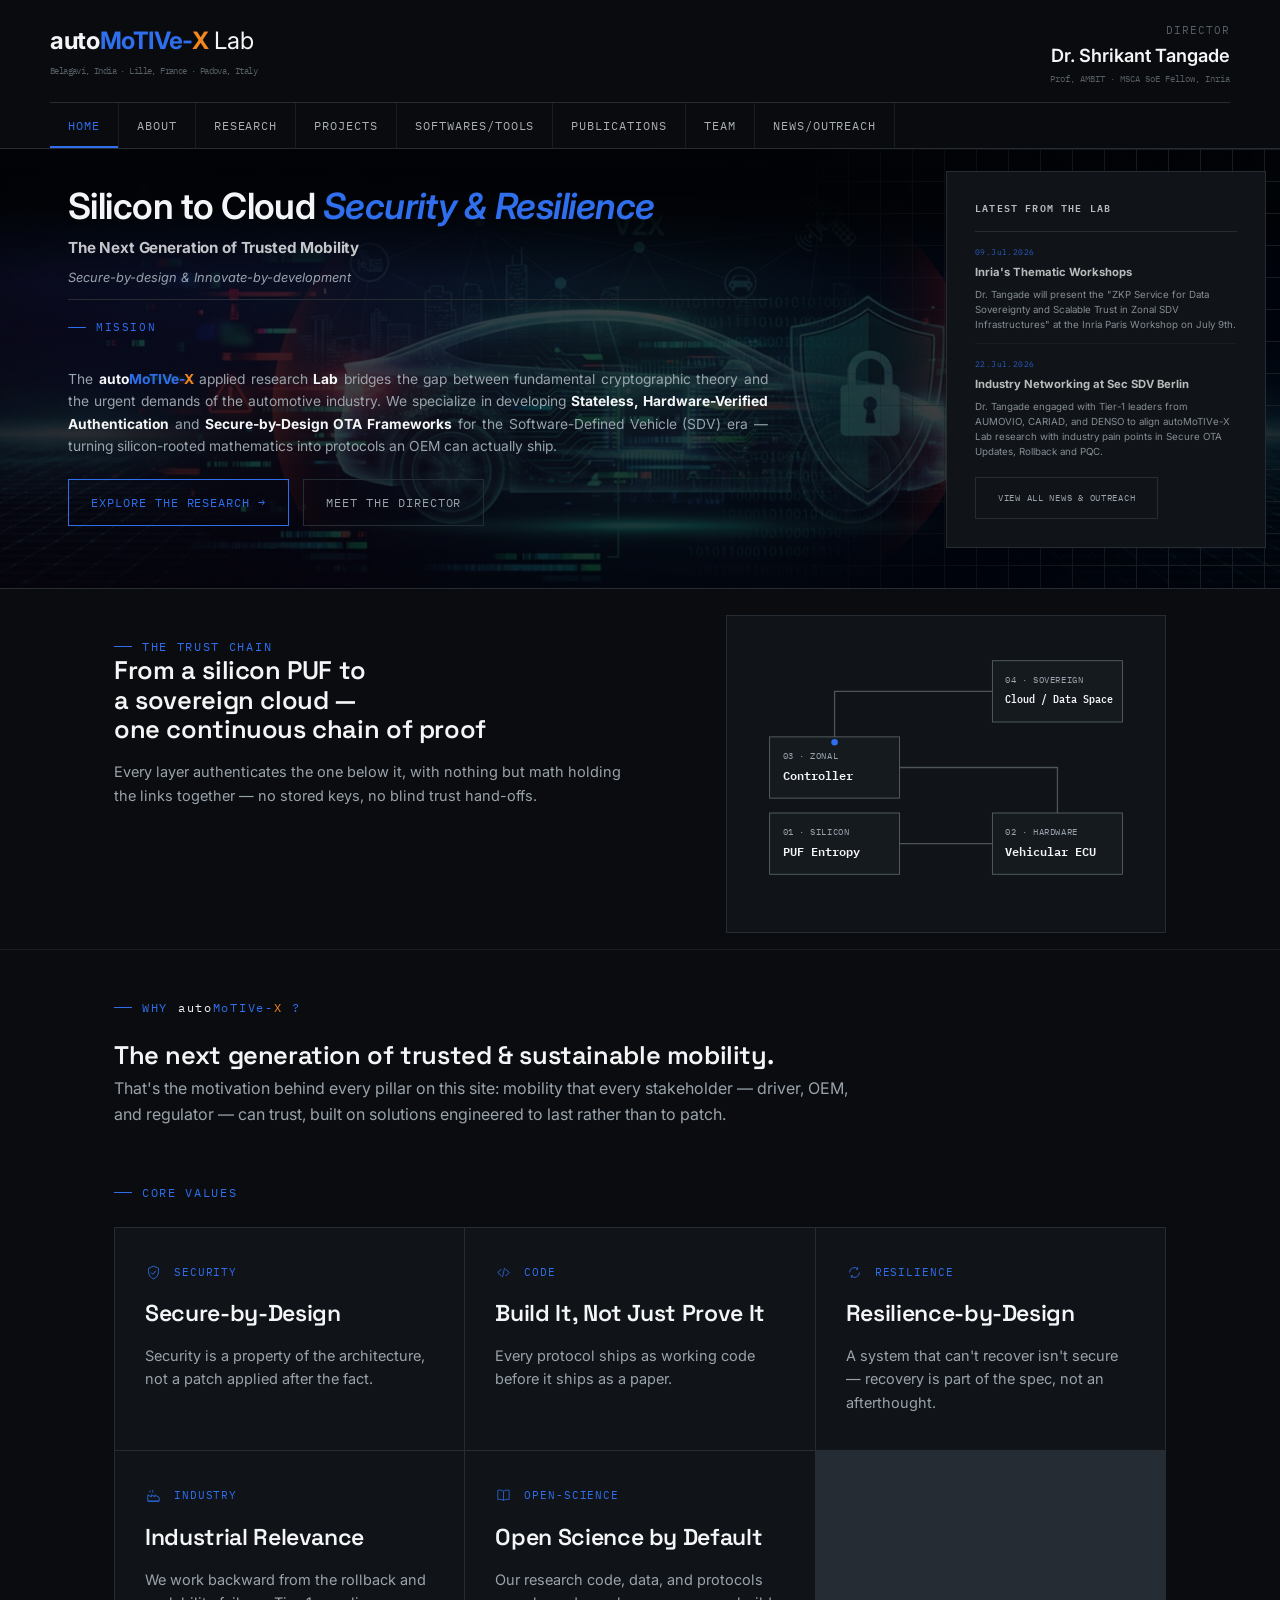
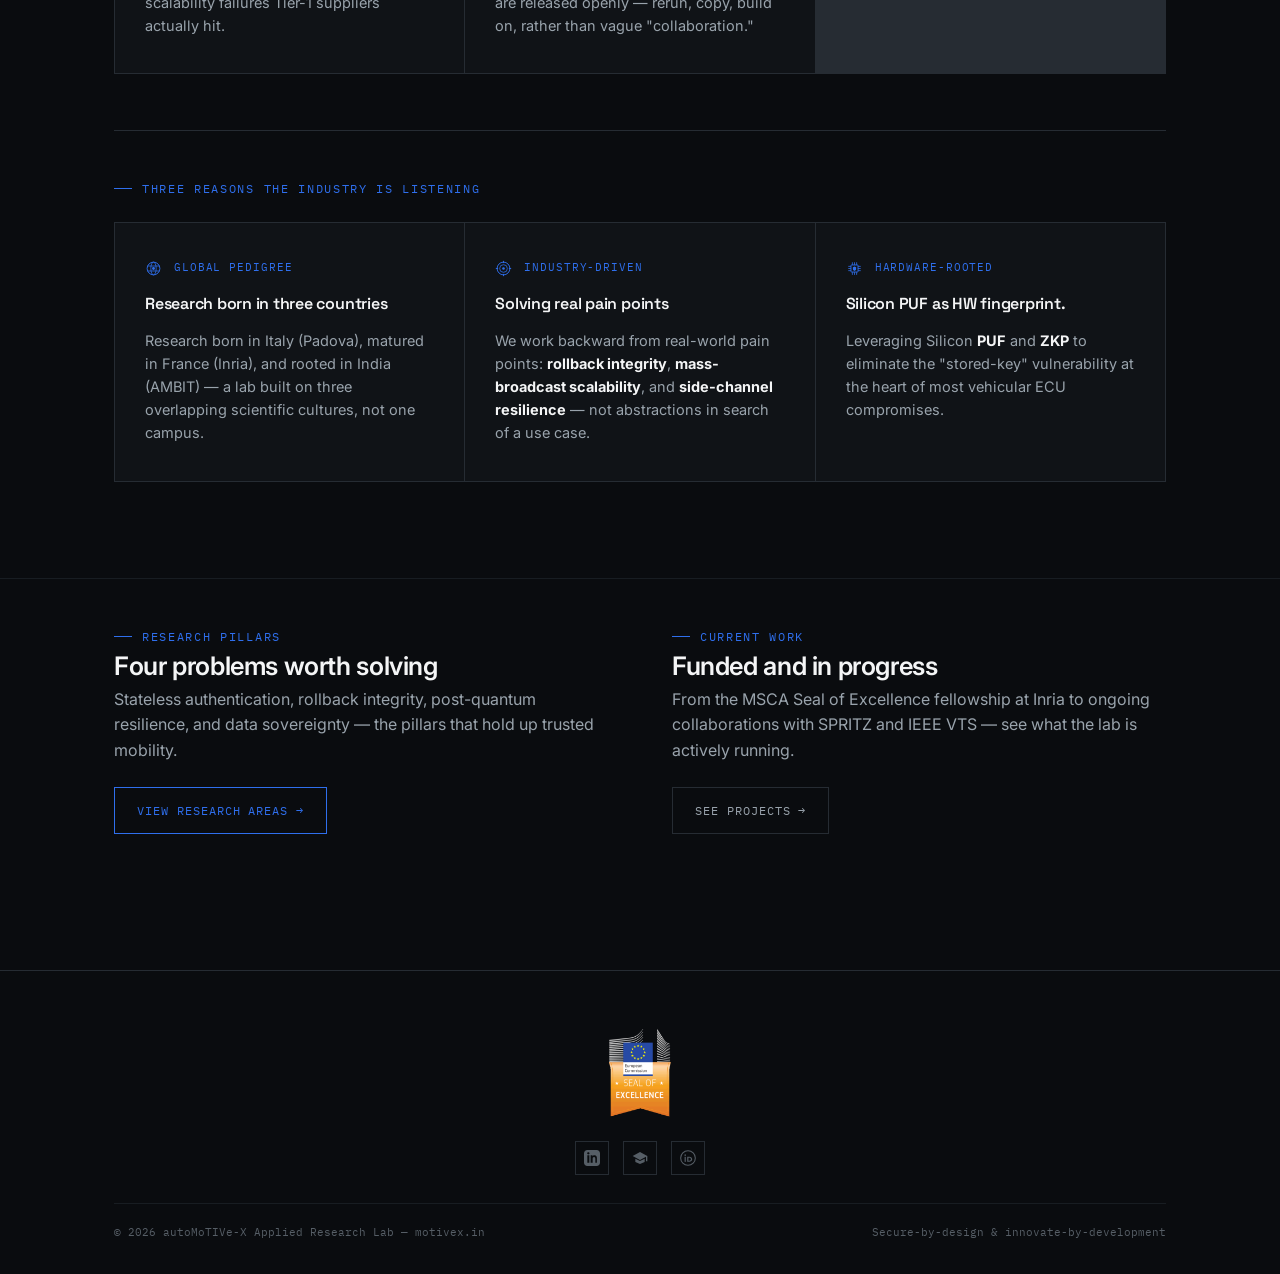
==== index.html @ cc327110 "Add files via upload Initial launch of autoMoTIVe-X Lab portal" ====
<!doctype html>
<html lang="en">
<head>
<meta charset="UTF-8">
<meta name="viewport" content="width=device-width, initial-scale=1.0">
<title>autoMoTIVe-X Lab — Silicon to Cloud Security &amp; Resilience</title>
<meta name="description" content="autoMoTIVe-X Applied Research Lab: Stateless, Hardware-Verified Authentication and Secure-by-Design OTA Frameworks for the Software-Defined Vehicle era. Led by Dr. Shrikant Tangade.">
<link rel="preconnect" href="https://fonts.googleapis.com">
<link rel="preconnect" href="https://fonts.gstatic.com" crossorigin>
<link href="https://fonts.googleapis.com/css2?family=IBM+Plex+Mono:wght@400;500&family=Inter:ital,wght@0,400;0,500;0,600;0,700;1,400&family=Space+Grotesk:wght@500;600;700&display=swap" rel="stylesheet">
<link rel="stylesheet" href="styles.css">
</head>
<body>

<!-- ============ HEADER ============ -->
<header class="site-header">
  <div class="wrap identity-bar">
    <div class="brand">
      <div class="brand-mark"><span class="brand-wordmark">auto<span class="brand-accent">MoTIVe-<span class="brand-x">X</span></span></span> Lab</div>
      <div class="brand-locations"><b>Belagavi, India</b> · <b>Lille, France</b> · <b>Padova, Italy</b></div>
    </div>
    <div class="director-badge">
      <div class="role">Director</div>
      <div class="name">Dr. Shrikant Tangade</div>
      <div class="titles">Prof, AMBIT · MSCA SoE Fellow, Inria</div>
    </div>
  </div>
  <nav class="site-nav wrap" style="padding:0;">
    <ul class="nav-list">
      <li><a href="index.html" class="active">Home</a></li>
      <li><a href="about.html">About</a></li>
      <li><a href="research.html">Research</a></li>
      <li><a href="projects.html">Projects</a></li>
      <li><a href="software-tools.html">Softwares/Tools</a></li>
      <li><a href="publications.html">Publications</a></li>
      <li><a href="team.html">Team</a></li>
      <li><a href="news.html">News/Outreach</a></li>
    </ul>
  </nav>
</header>

<!-- ============ HERO ============ -->
<section class="hero">
  <div class="hero-bg hero-photo"></div>
  <div class="hero-fp" aria-hidden="true"></div>
  <div class="hero-inner hero-inner-fluid">
    <div class="hero-with-sidebar">
      <div class="hero-main">
        <div class="hero-top">
          <h1 class="reveal is-visible">Silicon to Cloud <span class="accent">Security &amp; Resilience</span></h1>
          <div class="hero-tagline reveal is-visible">The Next Generation of Trusted Mobility</div>
          <p class="hero-credo reveal is-visible">Secure-by-design &amp; Innovate-by-development</p>
        </div>

        <div class="hero-mission reveal">
          <div class="section-head">
            <span class="eyebrow">Mission</span>
          </div>
          <p>The <strong style="color:var(--text)">auto<span class="brand-accent">MoTIVe-<span class="brand-x">X</span></span></strong> applied research <strong style="color:var(--text)">Lab</strong> bridges the gap between fundamental cryptographic theory and the urgent demands of the automotive industry. We specialize in developing <strong style="color:var(--text)">Stateless, Hardware-Verified Authentication</strong> and <strong style="color:var(--text)">Secure-by-Design OTA Frameworks</strong> for the Software-Defined Vehicle (SDV) era — turning silicon-rooted mathematics into protocols an OEM can actually ship.</p>
        </div>

        <div class="hero-cta reveal is-visible">
          <a href="research.html" class="btn">Explore the Research →</a>
          <a href="about.html" class="btn ghost">Meet the Director</a>
        </div>
      </div>

      <aside class="sidebar-news reveal">
        <h3 class="sidebar-news-title">Latest from the Lab</h3>

        <div class="news-item">
          <span class="news-date">09.Jul.2026</span>
          <span class="news-title">Inria's Thematic Workshops</span>
          <p>Dr. Tangade will present the "ZKP Service for Data Sovereignty and Scalable Trust in Zonal SDV Infrastructures" at the Inria Paris Workshop on July 9th.</p>
        </div>

        <div class="news-item">
          <span class="news-date">22.Jul.2026</span>
          <span class="news-title">Industry Networking at Sec SDV Berlin</span>
          <p>Dr. Tangade engaged with Tier-1 leaders from AUMOVIO, CARIAD, and DENSO to align autoMoTIVe-X Lab research with industry pain points in Secure OTA Updates, Rollback and PQC.</p>
        </div>

        <a href="news.html" class="btn ghost">View All News &amp; Outreach</a>
      </aside>
    </div>
  </div>
</section>

<!-- ============ THE TRUST CHAIN ============ -->
<section class="section section-tight trust-chain-section">
  <div class="wrap">
    <div class="trust-chain-grid">
      <div>
        <span class="eyebrow">The Trust Chain</span>
        <h2>From a silicon PUF to<br>a sovereign cloud —<br>one continuous chain of proof</h2>
        <p>Every layer authenticates the one below it, with nothing but math holding the links together — no stored keys, no blind trust <span style="white-space:nowrap">hand-offs</span>.</p>
      </div>
      <div class="trust-chain-panel">
        <svg class="chain-svg" viewBox="0 0 420 280" role="img" aria-label="Diagram showing trust flowing from a silicon PUF up through the ECU and zonal controller to the cloud">
          <path class="chain-trace" d="M 90 215 L 330 215 L 330 133 L 90 133 L 90 51 L 330 51"/>
          <rect class="chain-node-box" x="20" y="182" width="140" height="66"/>
          <text x="34" y="206" class="chain-node-label">01 · SILICON</text>
          <text x="34" y="228" class="chain-node-title">PUF Entropy</text>
          <rect class="chain-node-box" x="260" y="182" width="140" height="66"/>
          <text x="274" y="206" class="chain-node-label">02 · HARDWARE</text>
          <text x="274" y="228" class="chain-node-title">Vehicular ECU</text>
          <rect class="chain-node-box" x="20" y="100" width="140" height="66"/>
          <text x="34" y="124" class="chain-node-label">03 · ZONAL</text>
          <text x="34" y="146" class="chain-node-title">Controller</text>
          <rect class="chain-node-box" x="260" y="18" width="140" height="66"/>
          <text x="274" y="42" class="chain-node-label">04 · SOVEREIGN</text>
          <text x="274" y="64" class="chain-node-title" textLength="116" lengthAdjust="spacingAndGlyphs">Cloud / Data Space</text>
          <circle class="chain-pulse" cx="90" cy="215" r="3.5"/>
        </svg>
      </div>
      <div class="chain-mobile">
        <div class="chain-mobile-item">
          <span class="chain-mobile-dot"></span>
          <div>
            <span class="chain-mobile-label">01 · Silicon</span>
            <span class="chain-mobile-title">PUF Entropy</span>
          </div>
        </div>
        <div class="chain-mobile-item">
          <span class="chain-mobile-dot"></span>
          <div>
            <span class="chain-mobile-label">02 · Hardware</span>
            <span class="chain-mobile-title">Vehicular ECU</span>
          </div>
        </div>
        <div class="chain-mobile-item">
          <span class="chain-mobile-dot"></span>
          <div>
            <span class="chain-mobile-label">03 · Zonal</span>
            <span class="chain-mobile-title">Controller</span>
          </div>
        </div>
        <div class="chain-mobile-item">
          <span class="chain-mobile-dot"></span>
          <div>
            <span class="chain-mobile-label">04 · Sovereign</span>
            <span class="chain-mobile-title">Cloud / Data Space</span>
          </div>
        </div>
      </div>
    </div>
  </div>
</section>

<!-- ============ WHY autoMoTIVe-X ============ -->
<section class="section section-tight why-section">
  <div class="wrap">
    <div class="section-head reveal">
      <span class="eyebrow">Why <span class="brand-wordmark" style="color:var(--text); font-weight:400;">auto<span class="brand-accent">MoTIVe-<span class="brand-x">X</span></span></span>?</span>
      <h2 class="nowrap-heading" style="font-size:clamp(18px, 2.4vw, 25.5px);">The next generation of trusted &amp; sustainable mobility.</h2>
      <p>That's the motivation behind every pillar on this site: mobility that every stakeholder — driver, OEM, and regulator — can trust, built on solutions engineered to last rather than to patch.</p>
    </div>

    <div class="eyebrow" style="margin-bottom:24px;">Core Values</div>
    <div class="highlights core-values stagger">
      <div class="highlight reveal">
        <div class="kicker-title">
          <svg class="kicker-icon" viewBox="0 0 24 24" aria-hidden="true">
            <path d="M12 3 L19 6 V11 C19 16 16 19.5 12 21 C8 19.5 5 16 5 11 V6 Z" fill="none" stroke="currentColor" stroke-width="1.2"/>
            <path d="M8.5 12 L11 14.5 L15.5 9.5" stroke="currentColor" stroke-width="1.3" fill="none"/>
          </svg>
          <span class="code">SECURITY</span>
        </div>
        <h3>Secure-by-Design</h3>
        <p>Security is a property of the architecture, not a patch applied after the fact.</p>
      </div>
      <div class="highlight reveal">
        <div class="kicker-title">
          <svg class="kicker-icon" viewBox="0 0 24 24" aria-hidden="true">
            <path d="M9 7 L4 12 L9 17" stroke="currentColor" stroke-width="1.3" fill="none"/>
            <path d="M15 7 L20 12 L15 17" stroke="currentColor" stroke-width="1.3" fill="none"/>
            <path d="M13.5 5.5 L10.5 18.5" stroke="currentColor" stroke-width="1.1" fill="none"/>
          </svg>
          <span class="code">CODE</span>
        </div>
        <h3>Build It, Not Just Prove It</h3>
        <p>Every protocol ships as working code before it ships as a paper.</p>
      </div>
      <div class="highlight reveal">
        <div class="kicker-title">
          <svg class="kicker-icon" viewBox="0 0 24 24" aria-hidden="true">
            <path d="M5 12a7 7 0 0 1 11.5-5.3" stroke="currentColor" stroke-width="1.2" fill="none"/>
            <path d="M19 12a7 7 0 0 1-11.5 5.3" stroke="currentColor" stroke-width="1.2" fill="none"/>
            <path d="M16.2 4.8 L16.7 7.3 L14.2 7.6" stroke="currentColor" stroke-width="1.2" fill="none"/>
            <path d="M7.8 19.2 L7.3 16.7 L9.8 16.4" stroke="currentColor" stroke-width="1.2" fill="none"/>
          </svg>
          <span class="code">RESILIENCE</span>
        </div>
        <h3>Resilience-by-Design</h3>
        <p>A system that can't recover isn't secure — recovery is part of the spec, not an afterthought.</p>
      </div>
      <div class="highlight reveal">
        <div class="kicker-title">
          <svg class="kicker-icon" viewBox="0 0 24 24" aria-hidden="true">
            <path d="M4 20 V11 L9 14 V11 L14 14 V11 L20 15 V20 Z" fill="none" stroke="currentColor" stroke-width="1.2"/>
            <path d="M4 20 H20" stroke="currentColor" stroke-width="1.2"/>
            <path d="M7 8 V5 M11 8 V4" stroke="currentColor" stroke-width="1.1"/>
          </svg>
          <span class="code">INDUSTRY</span>
        </div>
        <h3>Industrial Relevance</h3>
        <p>We work backward from the rollback and scalability failures Tier-1 suppliers actually hit.</p>
      </div>
      <div class="highlight reveal">
        <div class="kicker-title">
          <svg class="kicker-icon" viewBox="0 0 24 24" aria-hidden="true">
            <path d="M12 6 C10 4.6 7 4 4 4.6 V17.6 C7 17 10 17.6 12 19 C14 17.6 17 17 20 17.6 V4.6 C17 4 14 4.6 12 6 Z" fill="none" stroke="currentColor" stroke-width="1.1"/>
            <path d="M12 6 V19" stroke="currentColor" stroke-width="1.1"/>
          </svg>
          <span class="code">OPEN-SCIENCE</span>
        </div>
        <h3>Open Science by Default</h3>
        <p>Our research code, data, and protocols are released openly — rerun, copy, build on, rather than vague "collaboration."</p>
      </div>
    </div>

    <hr class="section-divider">

    <div class="eyebrow" style="margin-bottom:24px;">Three reasons the industry is listening</div>
    <div class="highlights reasons-grid stagger">
      <div class="highlight reveal">
        <div class="kicker-title">
          <svg class="kicker-icon" viewBox="0 0 24 24" aria-hidden="true">
            <circle cx="12" cy="12" r="9" fill="none" stroke="currentColor" stroke-width="1.3"/>
            <ellipse cx="12" cy="12" rx="3.8" ry="9" fill="none" stroke="currentColor" stroke-width="1.1"/>
            <path d="M3.3 8.5 H20.7 M3.3 15.5 H20.7" stroke="currentColor" stroke-width="1.1" fill="none"/>
            <circle cx="12" cy="12" r="2" fill="currentColor"/>
          </svg>
          <span class="code">GLOBAL PEDIGREE</span>
        </div>
        <h3>Research born in three countries</h3>
        <p>Research born in Italy (Padova), matured in France (Inria), and rooted in India (AMBIT) — a lab built on three overlapping scientific cultures, not one campus.</p>
      </div>

      <div class="highlight reveal">
        <div class="kicker-title">
          <svg class="kicker-icon" viewBox="0 0 24 24" aria-hidden="true">
            <circle cx="12" cy="12" r="9" fill="none" stroke="currentColor" stroke-width="1.3"/>
            <circle cx="12" cy="12" r="5.4" fill="none" stroke="currentColor" stroke-width="1.1"/>
            <circle cx="12" cy="12" r="1.8" fill="currentColor"/>
            <path d="M12 1.2 V4.4 M12 19.6 V22.8 M1.2 12 H4.4 M19.6 12 H22.8" stroke="currentColor" stroke-width="1.3"/>
          </svg>
          <span class="code">INDUSTRY-DRIVEN</span>
        </div>
        <h3>Solving real pain points</h3>
        <p>We work backward from real-world pain points: <strong style="color:var(--text)">rollback integrity</strong>, <strong style="color:var(--text)">mass-broadcast scalability</strong>, and <strong style="color:var(--text)">side-channel resilience</strong> — not abstractions in search of a use case.</p>
      </div>

      <div class="highlight reveal">
        <div class="kicker-title">
          <svg class="kicker-icon" viewBox="0 0 24 24" aria-hidden="true">
            <rect x="7" y="7" width="10" height="10" rx="1" fill="none" stroke="currentColor" stroke-width="1.3"/>
            <path d="M9 7 V3.2 M12 7 V3.2 M15 7 V3.2 M9 21 V17.2 M12 21 V17.2 M15 21 V17.2 M7 9 H3.2 M7 12 H3.2 M7 15 H3.2 M17 9 H20.8 M17 12 H20.8 M17 15 H20.8" stroke="currentColor" stroke-width="1.1"/>
            <path d="M12 9.3 L14.3 10.4 V12.7 C14.3 14 13.3 14.9 12 15.4 C10.7 14.9 9.7 14 9.7 12.7 V10.4 Z" fill="currentColor"/>
          </svg>
          <span class="code">HARDWARE-ROOTED</span>
        </div>
        <h3>Silicon PUF as HW fingerprint.</h3>
        <p>Leveraging Silicon <strong style="color:var(--text)">PUF</strong> and <strong style="color:var(--text)">ZKP</strong> to eliminate the "stored-key" vulnerability at the heart of most vehicular ECU compromises.</p>
      </div>
    </div>
  </div>
</section>

<!-- ============ RESEARCH PILLARS & CURRENT WORK ============ -->
<section class="section section-tight">
  <div class="wrap">
    <div class="two-col">
      <div>
        <span class="eyebrow">Research Pillars</span>
        <h2 style="font-size:clamp(18px, 2.4vw, 25.5px);">Four problems worth solving</h2>
        <p>Stateless authentication, rollback integrity, post-quantum resilience, and data sovereignty — the pillars that hold up trusted mobility.</p>
        <a href="research.html" class="btn" style="margin-top:8px;">View research areas →</a>
      </div>
      <div>
        <span class="eyebrow">Current Work</span>
        <h2 style="font-size:clamp(18px, 2.4vw, 25.5px);">Funded and in progress</h2>
        <p>From the MSCA Seal of Excellence fellowship at Inria to ongoing collaborations with SPRITZ and IEEE VTS — see what the lab is actively running.</p>
        <a href="projects.html" class="btn ghost" style="margin-top:8px;">See projects →</a>
      </div>
    </div>
  </div>
</section>

<!-- ============ FOOTER ============ -->
<footer class="site-footer">
  <div class="wrap">
    <div class="footer-badge">
      <img src="MSCA_SoE_IMG2.png" alt="MSCA Seal of Excellence — European Commission">    </div>
    <div class="footer-social">
      <a href="https://www.linkedin.com/in/shrikant-tangade/" target="_blank" rel="noopener" aria-label="LinkedIn">
        <svg viewBox="0 0 24 24" fill="currentColor" aria-hidden="true"><path d="M19 0h-14c-2.76 0-5 2.24-5 5v14c0 2.76 2.24 5 5 5h14c2.76 0 5-2.24 5-5v-14c0-2.76-2.24-5-5-5zm-11 19h-3v-11h3v11zm-1.5-12.28c-.97 0-1.75-.79-1.75-1.75s.78-1.75 1.75-1.75 1.75.79 1.75 1.75-.78 1.75-1.75 1.75zm13.5 12.28h-3v-5.6c0-1.34-.03-3.07-1.87-3.07-1.87 0-2.16 1.46-2.16 2.97v5.7h-3v-11h2.88v1.5h.04c.4-.76 1.38-1.56 2.85-1.56 3.05 0 3.61 2.01 3.61 4.62v6.44z"/></svg>
      </a>
      <a href="https://scholar.google.com/citations?user=oL24HkkAAAAJ&hl=en" target="_blank" rel="noopener" aria-label="Google Scholar">
        <svg viewBox="0 0 24 24" fill="currentColor" aria-hidden="true"><path d="M12 3L1 9l11 6 9-4.91V17h2V9L12 3zM5 13.18v4.7L12 21l7-3.12v-4.7l-7 3.5-7-3.5z"/></svg>
      </a>
      <a href="https://orcid.org/0000-0001-5919-3271" target="_blank" rel="noopener" aria-label="ORCID">
        <svg viewBox="0 0 24 24" fill="currentColor" aria-hidden="true">
          <circle cx="12" cy="12" r="11" fill="none" stroke="currentColor" stroke-width="1.6"/>
          <circle cx="7.8" cy="7.7" r="1.15"/>
          <rect x="6.9" y="10.2" width="1.8" height="7.6"/>
          <path d="M10.8 10.2h3.2c2.5 0 4.3 1.65 4.3 3.8s-1.8 3.8-4.3 3.8h-3.2v-7.6zm1.8 1.6v4.4h1.3c1.5 0 2.5-0.95 2.5-2.2s-1-2.2-2.5-2.2h-1.3z"/>
        </svg>
      </a>
    </div>
    <div class="footer-bottom">
      <span>© 2026 autoMoTIVe-X Applied Research Lab — motivex.in</span>
      <span>Secure-by-design &amp; innovate-by-development</span>
    </div>
  </div>
</footer>

<script src="script.js"></script>
</body>
</html>
---- styles.css ----
/* ============================================================
   autoMoTIVe-X Lab — Design tokens
   Concept: automotive engineering datasheet. Dark, high-contrast,
   single signal-blue accent, precise grotesk type, and blueprint
   grid / crosshair marks standing in for schematic drawings —
   no decorative noise, no editorial serif.
   ============================================================ */

:root{
  /* color */
  --bg: #0A0C0F;
  --bg-panel: #101317;
  --bg-panel-raised: #151A1F;
  --line: #262C33;
  --line-soft: #181D22;
  --accent: #2F6FED;
  --accent-dim: #1E4FAE;
  --accent-glow: rgba(47,111,237,0.16);
  --brand-orange: #F2871F;
  --text: #F4F5F6;
  --text-muted: #99A3AC;
  --text-faint: #565E66;

  /* type */
  --f-display: 'Inter', 'Segoe UI', system-ui, sans-serif;
  --f-mono: 'IBM Plex Mono', 'SFMono-Regular', Menlo, monospace;
  --f-body: 'Inter', 'Segoe UI', system-ui, sans-serif;

  /* layout */
  --maxw: 1180px;
  --gutter: clamp(20px, 5vw, 64px);
  --radius: 2px;
}

*, *::before, *::after{ box-sizing: border-box; }
html{ scroll-behavior: smooth; }
@media (prefers-reduced-motion: reduce){
  html{ scroll-behavior: auto; }
  *{ animation-duration: 0.001ms !important; animation-iteration-count: 1 !important; transition-duration: 0.001ms !important; scroll-behavior: auto !important; }
}

body{
  margin:0;
  background: var(--bg);
  color: var(--text);
  font-family: var(--f-body);
  font-size: 16px;
  line-height: 1.6;
  -webkit-font-smoothing: antialiased;
}

img{ max-width:100%; display:block; }
a{ color: inherit; text-decoration: none; }

::selection{ background: var(--accent); color: var(--text); }

.wrap{
  max-width: var(--maxw);
  margin: 0 auto;
  padding-left: var(--gutter);
  padding-right: var(--gutter);
}

/* ---------- eyebrow / mono labels ---------- */
.eyebrow{
  font-family: var(--f-mono);
  font-size: 12px;
  letter-spacing: 0.14em;
  text-transform: uppercase;
  color: var(--accent);
  display: inline-flex;
  align-items: center;
  gap: 10px;
}
.eyebrow::before{
  content: '';
  width: 18px;
  height: 1px;
  background: var(--accent);
  display: inline-block;
}

.coord{
  font-family: var(--f-mono);
  font-size: 11px;
  color: var(--text-faint);
  letter-spacing: 0.04em;
}

/* ---------- headings ---------- */
h1,h2,h3,h4{
  font-family: var(--f-display);
  font-weight: 600;
  color: var(--text);
  margin: 0;
  letter-spacing: -0.015em;
}
h2{ font-size: clamp(28px, 4vw, 42px); font-weight: 600; }
h2 em, h3 em{ font-style: normal; color: var(--accent); }
h3{ font-size: clamp(19px, 2.4vw, 23px); }

p{ margin: 0 0 1em; color: var(--text-muted); }
p:last-child{ margin-bottom: 0; }

.lede{
  font-family: var(--f-display);
  font-size: clamp(18px, 2vw, 22px);
  color: var(--text);
  line-height: 1.55;
  font-weight: 400;
}

/* ============================================================
   HEADER
   ============================================================ */
.site-header{
  border-bottom: 1px solid var(--line);
  position: sticky;
  top: 0;
  z-index: 50;
  background: rgba(10,12,15,0.92);
  backdrop-filter: blur(10px);
}

.identity-bar{
  display:flex;
  justify-content: space-between;
  align-items: flex-start;
  gap: 24px;
  padding: 22px 0 16px;
  flex-wrap: wrap;
}

.brand{ display:flex; flex-direction:column; gap:4px; }
.brand-mark{
  font-family: var(--f-display);
  font-size: 24px;
  font-weight: 400;
  letter-spacing: -0.015em;
  color: var(--text);
}
.brand-wordmark{ font-weight: 700; text-transform: none; }
.eyebrow-brand{
  font-family: var(--f-display);
  font-weight: 700;
  letter-spacing: -0.015em;
  text-transform: none;
  color: var(--text);
}
/* "autoMoTIVe-X" wordmark styling — shared by header logo and body mentions */
.brand-accent{ color: var(--accent); font-style: normal; }
.brand-x{ color: var(--brand-orange); font-style: normal; }
.brand-locations{
  font-family: var(--f-mono);
  font-size: 8.5px;
  letter-spacing: -0.07em;
  color: var(--text-faint);
  white-space: nowrap;
}
.brand-locations b{ color: inherit; font-weight: inherit; }

.director-badge{
  text-align: right;
  display:flex;
  flex-direction:column;
  gap: 2px;
}
.director-badge .role{
  font-family: var(--f-mono);
  font-size: 10.5px;
  letter-spacing: 0.1em;
  text-transform: uppercase;
  color: var(--text-faint);
}
.director-badge .name{
  font-family: var(--f-display);
  font-weight: 600;
  font-size: 18.2px;
  color: var(--text);
}
.director-badge .titles{
  font-family: var(--f-mono);
  font-size: 8.5px;
  color: var(--text-faint);
}

nav.site-nav{
  border-top: 1px solid var(--line);
}
.nav-list{
  display:flex;
  list-style:none;
  margin:0; padding:0;
  overflow-x:auto;
  scrollbar-width:none;
}
.nav-list::-webkit-scrollbar{ display:none; }
.nav-list a, .nav-list span{
  display:block;
  font-family: var(--f-mono);
  font-size: 12px;
  letter-spacing: 0.08em;
  text-transform: uppercase;
  padding: 13px 18px;
  color: #AAAFB3;
  border-right: 1px solid var(--line-soft);
  white-space: nowrap;
  transition: color .15s ease, background .15s ease;
}
.nav-list li{ flex-shrink:0; }
.nav-list a:hover{ color: var(--text); background: var(--bg-panel); }
.nav-list a.active{
  color: var(--accent);
  box-shadow: inset 0 -2px 0 var(--accent);
}
.nav-list .soon{
  color: var(--line);
  cursor: default;
  position:relative;
}
.nav-list .soon::after{
  content: 'soon';
  font-size: 8px;
  vertical-align: super;
  margin-left: 4px;
  color: var(--text-faint);
}

/* ============================================================
   FOOTER
   ============================================================ */
.site-footer{
  border-top: 1px solid var(--line);
  margin-top: 40px;
  padding: 56px 0 32px;
}
.why-section{ padding-bottom: 16px; }
.two-col{ display:grid; grid-template-columns: 1fr 1fr; gap: 64px; }
@media (max-width: 900px){ .two-col{ grid-template-columns: 1fr; gap: 36px; } }

.footer-badge{
  display:flex;
  flex-direction: column;
  align-items:center;
  justify-content:center;
  gap: 10px;
  margin-bottom: 22px;
}
.footer-badge img{ height: 92px; width: auto; }
.footer-social{
  display:flex;
  justify-content:center;
  gap: 14px;
  margin-bottom: 28px;
}
.footer-social a{
  display:flex;
  align-items:center;
  justify-content:center;
  width: 34px;
  height: 34px;
  border: 1px solid var(--line);
  color: var(--text-faint);
  transition: color .15s ease, border-color .15s ease;
}
.footer-social a:hover{ color: var(--accent); border-color: var(--accent); }
.footer-social svg{ width: 16px; height: 16px; }
.footer-bottom{
  display:flex; justify-content:space-between; align-items:center;
  border-top: 1px solid var(--line-soft);
  padding-top: 20px;
  font-family: var(--f-mono);
  font-size: 11px;
  color: var(--text-faint);
  flex-wrap:wrap;
  gap: 10px;
}

/* ============================================================
   COMPONENTS
   ============================================================ */

/* corner-bracket frame, like a technical drawing/measurement mark */
.frame{
  position: relative;
  border: 1px solid var(--line);
  background: var(--bg-panel);
}
.frame::before, .frame::after{
  content:'';
  position:absolute;
  width: 10px; height: 10px;
  border-color: var(--accent);
  border-style: solid;
}
.frame::before{ top:-1px; left:-1px; border-width: 1.5px 0 0 1.5px; }
.frame::after{ bottom:-1px; right:-1px; border-width: 0 1.5px 1.5px 0; }

/* blueprint grid — thin drafting-paper lines, used behind hero/avatars */
.blueprint{
  background-image:
    linear-gradient(var(--line-soft) 1px, transparent 1px),
    linear-gradient(90deg, var(--line-soft) 1px, transparent 1px);
  background-size: 28px 28px;
}

.btn{
  display:inline-flex;
  align-items:center;
  gap:10px;
  font-family: var(--f-mono);
  font-size: 12px;
  letter-spacing: 0.08em;
  text-transform: uppercase;
  padding: 13px 22px;
  border: 1px solid var(--accent);
  color: var(--accent);
  background: transparent;
  transition: background .15s ease, color .15s ease;
}
.btn:hover{ background: var(--accent); color: var(--text); }
.btn.ghost{ border-color: var(--line); color: var(--text-muted); }
.btn.ghost:hover{ border-color: var(--text-muted); background: transparent; color: var(--text); }

.tag{
  font-family: var(--f-mono);
  font-size: 11px;
  letter-spacing: 0.05em;
  color: var(--text-muted);
  background: var(--bg-panel-raised);
  border: 1px solid var(--line);
  padding: 4px 9px;
  display:inline-block;
}

.kicker-number{
  font-family: var(--f-mono);
  font-size: 13px;
  color: var(--text-faint);
}

/* section rhythm */
.section{ padding: 96px 0; border-bottom: 1px solid var(--line-soft); }
.section:last-of-type{ border-bottom: none; }
.section-tight{ padding-top: 40px; }
.trust-chain-section{ padding-bottom: 16px; }
.section-head{ margin-bottom: 48px; max-width: 760px; }
.section-head .eyebrow{ margin-bottom: 18px; }
.section-head-center{ margin-left: auto; margin-right: auto; margin-bottom: 24px; text-align: center; }
.section-head-center .eyebrow{ justify-content: center; }
.nowrap-heading{ white-space: nowrap; }

/* reveal-on-scroll */
.reveal{ opacity: 0; transform: translateY(18px); transition: opacity .6s ease, transform .6s ease; }
.reveal.is-visible{ opacity: 1; transform: none; }

/* ============================================================
   HOME — hero
   ============================================================ */
.hero{
  position: relative;
  padding: 22px 0 40px;
  overflow: hidden;
  border-bottom: 1px solid var(--line);
}
.hero-bg{
  position:absolute; inset:0;
  background:
    radial-gradient(ellipse 900px 500px at 15% 0%, var(--accent-glow), transparent 60%),
    radial-gradient(ellipse 700px 500px at 100% 30%, rgba(255,255,255,0.05), transparent 60%);
  pointer-events:none;
}
.hero-bg.hero-photo{
  background:
    linear-gradient(to bottom, rgba(10,12,15,0.97) 0%, rgba(10,12,15,0.9) 14%, rgba(10,12,15,0) 30%),
    radial-gradient(ellipse 900px 500px at 15% 0%, var(--accent-glow), transparent 60%),
    radial-gradient(ellipse 120% 90% at 50% 45%, transparent 40%, rgba(10,12,15,0.4) 100%),
    linear-gradient(rgba(10,12,15,0.68), rgba(10,12,15,0.74)),
    url('sdv_img.png') 35% 40% / cover no-repeat;
  filter: saturate(0.95) contrast(1.08) brightness(0.812);
}
.hero-fp{
  position:absolute; top:0; right:0; width: min(560px, 55vw); height: 100%;
  background-image:
    linear-gradient(var(--line-soft) 1px, transparent 1px),
    linear-gradient(90deg, var(--line-soft) 1px, transparent 1px);
  background-size: 32px 32px;
  pointer-events: none;
  mask-image: linear-gradient(to left, black 20%, transparent 90%);
  -webkit-mask-image: linear-gradient(to left, black 20%, transparent 90%);
}

.hero-inner{ position:relative; }
.hero-inner-fluid{
  width: 100%;
  box-sizing: border-box;
  padding-left: max(var(--gutter), calc((100vw - var(--maxw)) / 2 + var(--gutter)));
  padding-right: 14px;
}
.accent{ color: var(--accent); font-style: italic; }

.hero-main{ margin-left: calc(18px - var(--gutter)); }
.hero-with-sidebar{
  display:grid;
  grid-template-columns: 1fr 320px;
  gap: var(--gutter);
  align-items:start;
}
@media (max-width: 900px){
  .hero-with-sidebar{ grid-template-columns: 1fr; }
}

.hero h1{
  font-size: clamp(20.9px, 3.23vw, 36.1px);
  line-height: 1.2;
  margin: 14px 0 8px;
}
.hero h1 .line2{ display:block; color: var(--accent); font-style: normal; }
.hero-tagline{
  font-family: var(--f-display);
  font-size: clamp(12.35px, 1.33vw, 15.2px);
  font-weight: 700;
  letter-spacing: -0.01em;
  color: rgba(244,245,246,0.8);
  margin-bottom: 8px;
}
.hero-credo{
  font-family: var(--f-display);
  font-size: clamp(11.4px, 1vw, 12.8px);
  font-style: italic;
  font-weight: 400;
  color: var(--text-muted);
  margin: 0;
}
.hero-mission{ margin: 10px 0 0; padding-top: 10px; border-top: 1px solid var(--line); max-width: 700px; }
.hero-mission .section-head{ margin-bottom: 14px; }
.hero-mission .eyebrow{ font-size: 11.4px; }
.hero-mission p{ font-size: 13.8px; text-align: justify; }
.hero-cta{ display:flex; justify-content:flex-start; gap: 14px; margin-top: 22px; flex-wrap:wrap; }

/* trust chain */
.trust-chain-grid{
  display:grid;
  grid-template-columns: 1.15fr 1fr;
  gap: 64px;
  align-items:start;
}
@media (max-width: 900px){
  .trust-chain-grid{ grid-template-columns:1fr; gap:36px; }
  .trust-chain-panel{ justify-self:stretch; max-width:none; margin-top:0; }
}
.trust-chain-grid h2{ max-width: 560px; font-size: clamp(18px, 2.4vw, 25.5px); line-height: 1.15; margin-bottom: 16px; }
.trust-chain-grid h2,
.nowrap-heading,
.core-values h3{ font-family: 'Space Grotesk', 'Arial Narrow', sans-serif; }
.trust-chain-grid > div:first-child > p{ max-width: 560px; font-size: 14.5px; }
.trust-chain-panel{
  border: 1px solid var(--line);
  background: var(--bg-panel);
  padding: 28px 24px;
  justify-self: end;
  max-width: 440px;
  width: 100%;
  margin-top: -14px;
}
.chain-svg{ width:100%; height:auto; display:block; }
.chain-svg text{ font-family: var(--f-mono); }
.chain-node-label{ fill: var(--text-muted); font-size: 10px; letter-spacing:.06em; }
.chain-node-title{ fill: var(--text); font-size: 12.5px; font-weight:600; font-family: var(--f-display); }
.chain-trace{ stroke: #4D555C; stroke-width:1.4; fill:none; }
.chain-node-box{ fill: var(--bg-panel-raised); stroke: var(--text-faint); }
.chain-pulse{ fill: var(--accent); }

.chain-mobile{ display:none; }
@media (max-width: 560px){
  /* SVG shrinks below a legible text size at phone widths — swap to a plain stacked list */
  .trust-chain-panel{ display:none; }
  .chain-mobile{
    display:flex;
    flex-direction:column;
    border: 1px solid var(--line);
    background: var(--bg-panel);
  }
  .chain-mobile-item{
    display:grid;
    grid-template-columns: 22px 1fr;
    gap: 12px;
    padding: 16px 18px;
    border-bottom: 1px solid var(--line-soft);
    position:relative;
  }
  .chain-mobile-item:last-child{ border-bottom:none; }
  .chain-mobile-dot{
    width:6px; height:6px; margin-top:6px;
    background: var(--accent);
    justify-self:center;
  }
  .chain-mobile-label{
    display:block;
    font-family: var(--f-mono);
    font-size: 10px;
    letter-spacing:.06em;
    text-transform:uppercase;
    color: var(--text-muted);
    margin-bottom: 3px;
  }
  .chain-mobile-title{
    font-family: var(--f-display);
    font-weight:600;
    font-size: 14.5px;
    color: var(--text);
  }
}

/* highlight cards */
.highlights{
  display:grid;
  grid-template-columns: repeat(3, 1fr);
  gap: 1px;
  background: var(--line);
  border: 1px solid var(--line);
}
@media (max-width: 860px){ .highlights{ grid-template-columns: 1fr; } }
.highlight{
  background: var(--bg-panel);
  padding: 36px 30px;
  position: relative;
  overflow:hidden;
  transition: background-color .15s ease;
}
.highlight:hover{ background: var(--bg-panel-raised); }
.section-divider{ height:1px; background: var(--line); border:none; margin: 56px 0 40px; }
.highlight .kicker-number{ display:block; margin-bottom: 20px; }
.highlight h3{ margin-bottom: 12px; }
.highlight p{ font-size: 14.5px; }
.kicker-title{ display:flex; align-items:center; gap:12px; margin-bottom: 14px; }
.kicker-icon{ width:26px; height:26px; color: var(--accent); flex-shrink:0; }
.highlight .kicker-title .kicker-icon{ width:17px; height:17px; }
.highlight .code{
  font-family: var(--f-mono);
  font-size: 11.2px;
  color: var(--accent);
  letter-spacing: .08em;
}
.highlight h3{ font-family: 'Space Grotesk', 'Arial Narrow', sans-serif; }
.reasons-grid h3{ font-size: clamp(13px, 1.5vw, 16px); }

/* news sidebar */
.sidebar-news{
  background: var(--bg-panel);
  border: 1px solid var(--line);
  padding: 28px;
  display:flex;
  flex-direction:column;
  gap: 14px;
}
.sidebar-news-title{
  font-family: var(--f-mono);
  font-size: 9.75px;
  letter-spacing: 0.12em;
  text-transform: uppercase;
  color: rgba(244,245,246,0.74);
  margin:0;
  padding-bottom: 16px;
  border-bottom: 1px solid var(--line);
}
.news-item{
  display:flex;
  flex-direction:column;
  gap: 6px;
  padding-bottom: 10px;
  border-bottom: 1px solid var(--line-soft);
}
.news-item:last-of-type{ border-bottom:none; padding-bottom:0; }
.news-date{
  font-family: var(--f-mono);
  font-size: 8.25px;
  letter-spacing: 0.05em;
  color: rgba(47,111,237,0.8);
}
.news-title{ font-size: 11.25px; font-weight: 700; color: rgba(244,245,246,0.74); line-height:1.4; }
.news-item p{ font-size: 9.75px; color: rgba(153,163,172,0.85); margin:0; line-height:1.55; }
.sidebar-news .btn{ align-self:flex-start; margin-top:4px; font-size: 9px; }

/* ============================================================
   ABOUT
   ============================================================ */
#director{ padding: 40px 0; }
#director .section-head h2{ font-size: clamp(22px, 3vw, 30px); }
#director .section-head p{ font-size: 14px; line-height: 1.5; }

.pedigree{
  display:grid;
  grid-template-columns: 1fr 1.15fr;
  gap: 64px;
  align-items: start;
}
@media (max-width: 900px){ .pedigree{ grid-template-columns:1fr; gap:36px; } }

.director-card{
  border: 1px solid var(--line);
  background: var(--bg-panel);
  padding: 20px;
  position: sticky;
  top: 130px;
}
@media (max-width: 900px){
  /* single-column layout — a pinned photo card fighting the timeline scroll reads as broken on phones */
  .director-card{ position: static; }
}
.director-card .avatar,
.team-card .avatar{
  width: 100%;
  aspect-ratio: 1;
  border: 1px solid var(--line);
  position:relative;
  overflow:hidden;
  margin-bottom: 22px;
  background:
    linear-gradient(var(--line-soft) 1px, transparent 1px) 0 0/18px 18px,
    linear-gradient(90deg, var(--line-soft) 1px, transparent 1px) 0 0/18px 18px,
    var(--bg-panel-raised);
}
#director .director-card .avatar{ aspect-ratio: auto; height: 200px; margin-bottom: 14px; }
.director-card .avatar::after,
.team-card .avatar::after{
  content:'';
  position:absolute; top:50%; left:50%;
  width: 6px; height: 6px;
  background: var(--accent);
  transform: translate(-50%,-50%);
}
.avatar-photo{ background: var(--bg-panel-raised); }
.avatar-photo::after{ display:none; }
.avatar-photo img{ width:100%; height:100%; object-fit:cover; display:block; }
.director-card .name{ font-family: var(--f-display); font-weight:600; font-size: 21px; margin-bottom: 4px; }
.director-card .titles{ font-family: var(--f-mono); font-size: 11.5px; color: var(--text-faint); line-height:1.7; }
.director-card .divider{ height:1px; background: var(--line); margin: 20px 0; }
#director .director-card .divider{ margin: 14px 0; }

.timeline{ display:flex; flex-direction:column; gap:0; }
.tl-item{
  display:grid;
  grid-template-columns: 30px 1fr;
  gap: 18px;
  padding-bottom: 34px;
  position: relative;
}
.tl-item::before{
  content:'';
  position:absolute;
  left: 9px; top: 22px; bottom:0;
  width: 1px;
  background: var(--line);
}
.tl-item:last-child::before{ display:none; }
.tl-dot{
  width: 12px; height:12px;
  border: 1.5px solid var(--accent);
  background: var(--bg);
  margin-top: 5px;
  transform: rotate(45deg);
}
.tl-item h3{ margin-bottom: 6px; }
.tl-item p{ font-size: 14.5px; }
.tl-item .tl-tag{ margin-top:10px; }
#director .tl-item{ grid-template-columns: 22px 1fr; gap: 14px; padding-bottom: 14px; }
#director .tl-item::before{ left: 6.5px; top: 18px; }
#director .tl-dot{ width: 9px; height: 9px; margin-top: 4px; }
#director .tl-item h3{ font-size: 15.5px; margin-bottom: 3px; }
#director .tl-item p{ font-size: 12.5px; line-height: 1.45; }
#director .tl-item .tl-tag{ margin-top: 5px; }

.philosophy-grid{
  display:grid;
  grid-template-columns: repeat(3,1fr);
  gap: 28px;
}
@media (max-width: 860px){ .philosophy-grid{ grid-template-columns:1fr; } }
.phil-card{ padding: 26px 0 0; border-top: 1px solid var(--line); }
.phil-card h3{ margin-bottom: 10px; }
.phil-card p{ font-size:14.5px; }

.network-strip{
  display:flex;
  gap: 0;
  border: 1px solid var(--line);
  flex-wrap: wrap;
}
.network-item{
  flex: 1 1 220px;
  padding: 26px 24px;
  border-right: 1px solid var(--line);
}
.network-item:last-child{ border-right:none; }
.network-item .eyebrow{ margin-bottom:10px; font-size:10.5px; }
.network-item p{ font-size: 14px; }

.team-grid{
  display:grid;
  grid-template-columns: repeat(auto-fit, minmax(180px,1fr));
  gap: 28px;
}
.team-card{ border: 1px solid var(--line); background: var(--bg-panel); padding: 22px; }
.team-card .avatar{
  width: 64px;
  height: 64px;
  margin-bottom: 16px;
}
.team-card .avatar::after{ width:4px; height:4px; }
.team-card .name{ font-family: var(--f-display); font-weight:600; font-size: 16px; margin-bottom: 4px; }
.team-card .titles{ font-family: var(--f-mono); font-size: 11px; color: var(--text-faint); line-height:1.6; }

/* ============================================================
   RESEARCH AREAS
   ============================================================ */
.pillars{ display:flex; flex-direction:column; gap: 1px; background: var(--line); border:1px solid var(--line); }
.pillar{
  background: var(--bg);
  display:grid;
  grid-template-columns: 260px 1fr;
  gap: 40px;
  padding: 48px 40px;
  position: relative;
  overflow:hidden;
}
@media (max-width: 880px){ .pillar{ grid-template-columns: 1fr; gap: 22px; padding: 36px 24px; } }

.pillar-id{
  display:flex; flex-direction:column; gap:16px;
}
.pillar-num{
  font-family: var(--f-mono);
  font-style: normal;
  font-weight: 500;
  font-size: 40px;
  color: var(--text-faint);
  line-height:1;
}
.pillar-fp{
  width: 100%;
  aspect-ratio: 1;
  max-width: 160px;
  border: 1px solid var(--line);
  background:
    linear-gradient(var(--line) 1px, transparent 1px) center/100% 1px no-repeat,
    linear-gradient(90deg, var(--line) 1px, transparent 1px) center/1px 100% no-repeat,
    var(--bg-panel);
  position: relative;
}
.pillar-fp::after{
  content:'';
  position:absolute; top:50%; left:50%;
  width: 8px; height: 8px;
  background: var(--accent);
  transform: translate(-50%,-50%);
}

.pillar-body h3{ font-size: clamp(20px,2.6vw,26px); margin-bottom: 22px; }
.pillar-block{ margin-bottom: 18px; }
.pillar-block .label{
  font-family: var(--f-mono);
  font-size: 10.5px;
  letter-spacing: 0.1em;
  text-transform: uppercase;
  display:block;
  margin-bottom: 8px;
}
.pillar-block.problem .label{ color: var(--text-faint); }
.pillar-block.solution .label{ color: var(--accent); }
.pillar-block p{ font-size: 15px; }
.pillar-keywords{ display:flex; gap:8px; flex-wrap:wrap; margin-top: 18px; }

.pillar-note{
  font-family: var(--f-mono);
  font-size: 11.5px;
  color: var(--text-faint);
  border-top: 1px solid var(--line-soft);
  padding-top: 20px;
  margin-top: 8px;
}

/* ============================================================
   SHARED CONTENT COMPONENTS (Projects, Software, Publications, Team, News)
   ============================================================ */
.card{
  border: 1px solid var(--line);
  background: var(--bg-panel);
  padding: 28px 24px;
}
.card .code{
  font-family: var(--f-mono);
  font-size: 11.2px;
  color: var(--accent);
  letter-spacing: .08em;
  display: block;
  margin-bottom: 12px;
}
.card h3{ margin-bottom: 10px; }
.card p{ font-size: 14.5px; }
.card-grid-2{ display:grid; grid-template-columns: repeat(2,1fr); gap: 24px; }
.card-grid-3{ display:grid; grid-template-columns: repeat(3,1fr); gap: 24px; }
@media (max-width: 860px){
  .card-grid-2{ grid-template-columns: 1fr; }
  .card-grid-3{ grid-template-columns: 1fr; }
}

.pill{
  font-family: var(--f-mono);
  font-size: 10.5px;
  letter-spacing: .04em;
  padding: 4px 11px;
  border: 1px solid var(--line);
  border-radius: 20px;
  color: var(--text-faint);
  display: inline-block;
  margin: 0 8px 8px 0;
}
.pill.active{ color: var(--accent); border-color: var(--accent-dim); }
.pill.planned{ color: var(--text-faint); border-style: dashed; }

.card-head{
  display:flex;
  justify-content: space-between;
  align-items: flex-start;
  flex-wrap: wrap;
  gap: 14px;
  margin-bottom: 6px;
}
.card-head h3{ margin-bottom: 0; }

.spec{ margin-top: 16px; border-top: 1px solid var(--line-soft); }
.spec-row{
  display:flex;
  justify-content: space-between;
  gap: 16px;
  padding: 10px 0;
  border-bottom: 1px solid var(--line-soft);
  font-size: 13px;
}
.spec-row .k{ color: var(--text-faint); font-family: var(--f-mono); font-size: 11.5px; letter-spacing: .04em; }
.spec-row .v{ color: var(--text); text-align: right; }

.data-table{ width:100%; border-collapse: collapse; font-size: 14px; }
.data-table th{
  text-align: left;
  font-family: var(--f-mono);
  font-size: 10.5px;
  letter-spacing: .08em;
  text-transform: uppercase;
  color: var(--text-faint);
  padding: 0 12px 12px 0;
  border-bottom: 1px solid var(--line);
}
.data-table td{
  padding: 14px 12px 14px 0;
  border-bottom: 1px solid var(--line-soft);
  color: var(--text-muted);
  vertical-align: top;
}
.data-table tr:hover td{ background: var(--bg-panel); }

.empty-state{
  border: 1px dashed var(--line);
  padding: 28px 24px;
  color: var(--text-faint);
  font-size: 13.5px;
}
.empty-state strong{
  display:block;
  color: var(--text-muted);
  font-family: var(--f-display);
  font-weight: 600;
  margin-bottom: 6px;
}

/* mobile nav toggle (hidden desktop) */
.nav-toggle{ display:none; }
@media (max-width: 560px){
  .identity-bar{ padding-bottom: 12px; }
  .director-badge{ text-align:left; }
  .hero h1{ font-size: clamp(20px, 6.5vw, 28px); }
  .nowrap-heading{ white-space: normal; }
}
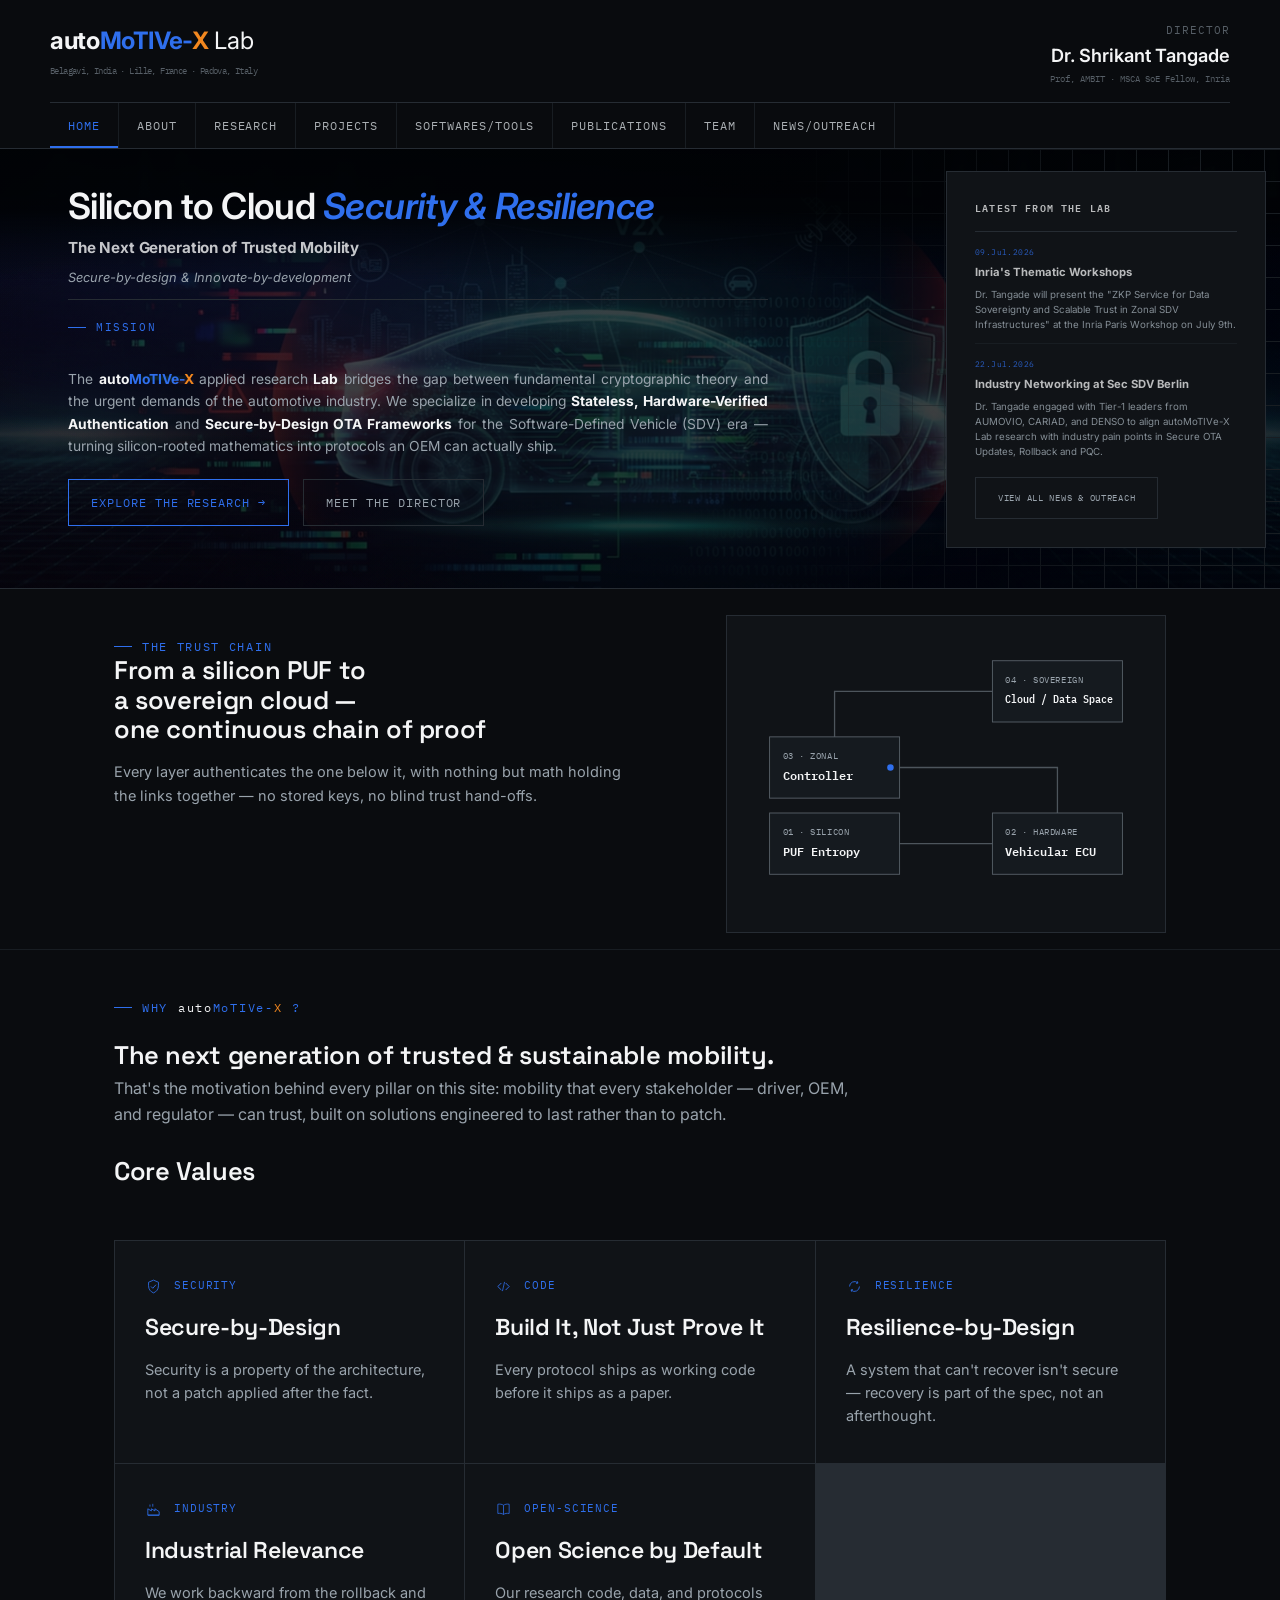
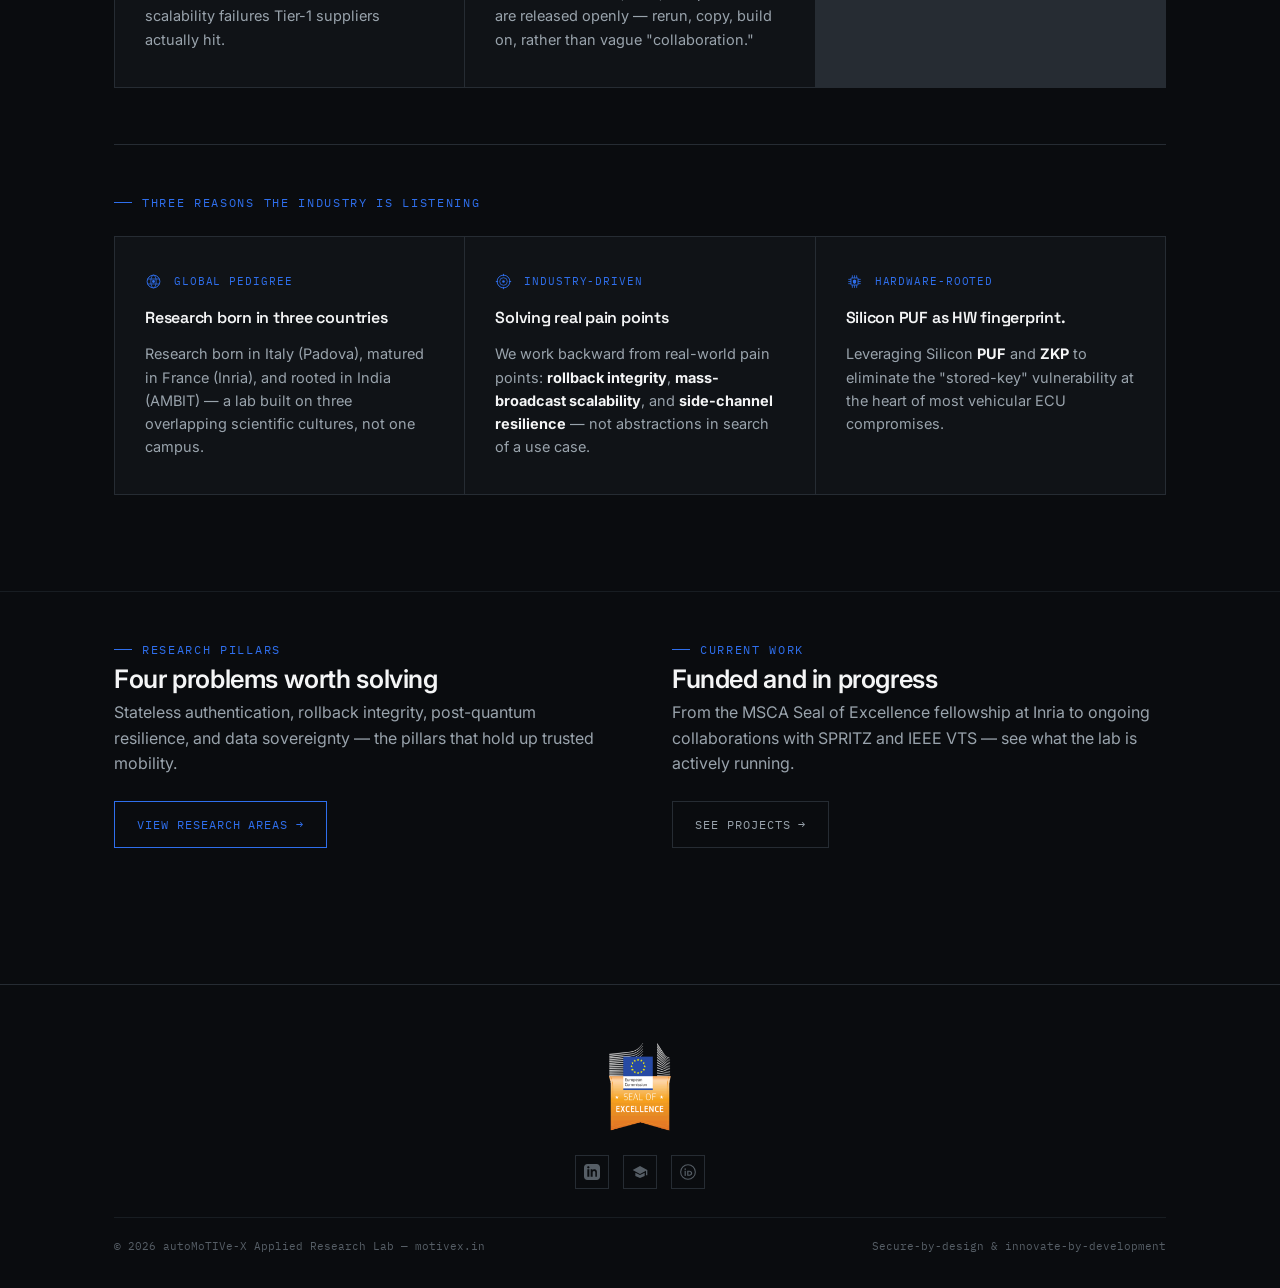
==== commit f74a8cca: "Official Launch Update: Scientific Advisory Board Updated bios for Dr. Loscrì and Prof. Conti; final" ====
--- a/index.html
+++ b/index.html
@@ -154,9 +154,9 @@
       <span class="eyebrow">Why <span class="brand-wordmark" style="color:var(--text); font-weight:400;">auto<span class="brand-accent">MoTIVe-<span class="brand-x">X</span></span></span>?</span>
       <h2 class="nowrap-heading" style="font-size:clamp(18px, 2.4vw, 25.5px);">The next generation of trusted &amp; sustainable mobility.</h2>
       <p>That's the motivation behind every pillar on this site: mobility that every stakeholder — driver, OEM, and regulator — can trust, built on solutions engineered to last rather than to patch.</p>
-    </div>
-
-    <div class="eyebrow" style="margin-bottom:24px;">Core Values</div>
+      <h3 class="nowrap-heading" style="font-size:clamp(18px, 2.4vw, 25.5px); margin-top:24px;">Core Values</h3>
+    </div>
+
     <div class="highlights core-values stagger">
       <div class="highlight reveal">
         <div class="kicker-title">
--- a/styles.css
+++ b/styles.css
@@ -591,7 +591,7 @@
 
 .pedigree{
   display:grid;
-  grid-template-columns: 1fr 1.15fr;
+  grid-template-columns: 260px 1fr;
   gap: 64px;
   align-items: start;
 }
@@ -621,7 +621,7 @@
     linear-gradient(90deg, var(--line-soft) 1px, transparent 1px) 0 0/18px 18px,
     var(--bg-panel-raised);
 }
-#director .director-card .avatar{ aspect-ratio: auto; height: 200px; margin-bottom: 14px; }
+#director .director-card .avatar{ width: 210px; max-width: 100%; margin: 0 0 14px; }
 .director-card .avatar::after,
 .team-card .avatar::after{
   content:'';
@@ -696,6 +696,34 @@
 .network-item .eyebrow{ margin-bottom:10px; font-size:10.5px; }
 .network-item p{ font-size: 14px; }
 
+.team-card.team-card-row{
+  display: flex;
+  align-items: flex-start;
+  gap: 24px;
+}
+.team-card.team-card-row .avatar{ margin-bottom: 0; flex: 0 0 auto; }
+.team-card-row .profile-body{ flex: 1 1 auto; min-width: 0; }
+.team-card-row .desc{
+  font-size: 12.5px;
+  line-height: 1.65;
+  color: var(--text-muted);
+  margin-top: 10px;
+}
+@media (max-width: 600px){
+  .team-card.team-card-row{ flex-direction: column; }
+}
+
+.profile-social{ display:flex; gap: 8px; margin-top: 12px; }
+.profile-social a{
+  display:flex; align-items:center; justify-content:center;
+  width: 28px; height: 28px;
+  border: 1px solid var(--line);
+  color: var(--text-faint);
+  transition: color .15s ease, border-color .15s ease;
+}
+.profile-social a:hover{ color: var(--accent); border-color: var(--accent); }
+.profile-social svg{ width: 13px; height: 13px; }
+
 .team-grid{
   display:grid;
   grid-template-columns: repeat(auto-fit, minmax(180px,1fr));
@@ -708,6 +736,10 @@
   margin-bottom: 16px;
 }
 .team-card .avatar::after{ width:4px; height:4px; }
+.team-card .avatar.avatar-lg{ width: 118px; height: 118px; margin-bottom: 18px; }
+.team-card .avatar.avatar-lg::after{ width:6px; height:6px; }
+.team-card .avatar.avatar-xl{ width: 168px; height: 168px; margin-bottom: 20px; }
+.team-card .avatar.avatar-xl::after{ width:6px; height:6px; }
 .team-card .name{ font-family: var(--f-display); font-weight:600; font-size: 16px; margin-bottom: 4px; }
 .team-card .titles{ font-family: var(--f-mono); font-size: 11px; color: var(--text-faint); line-height:1.6; }
 
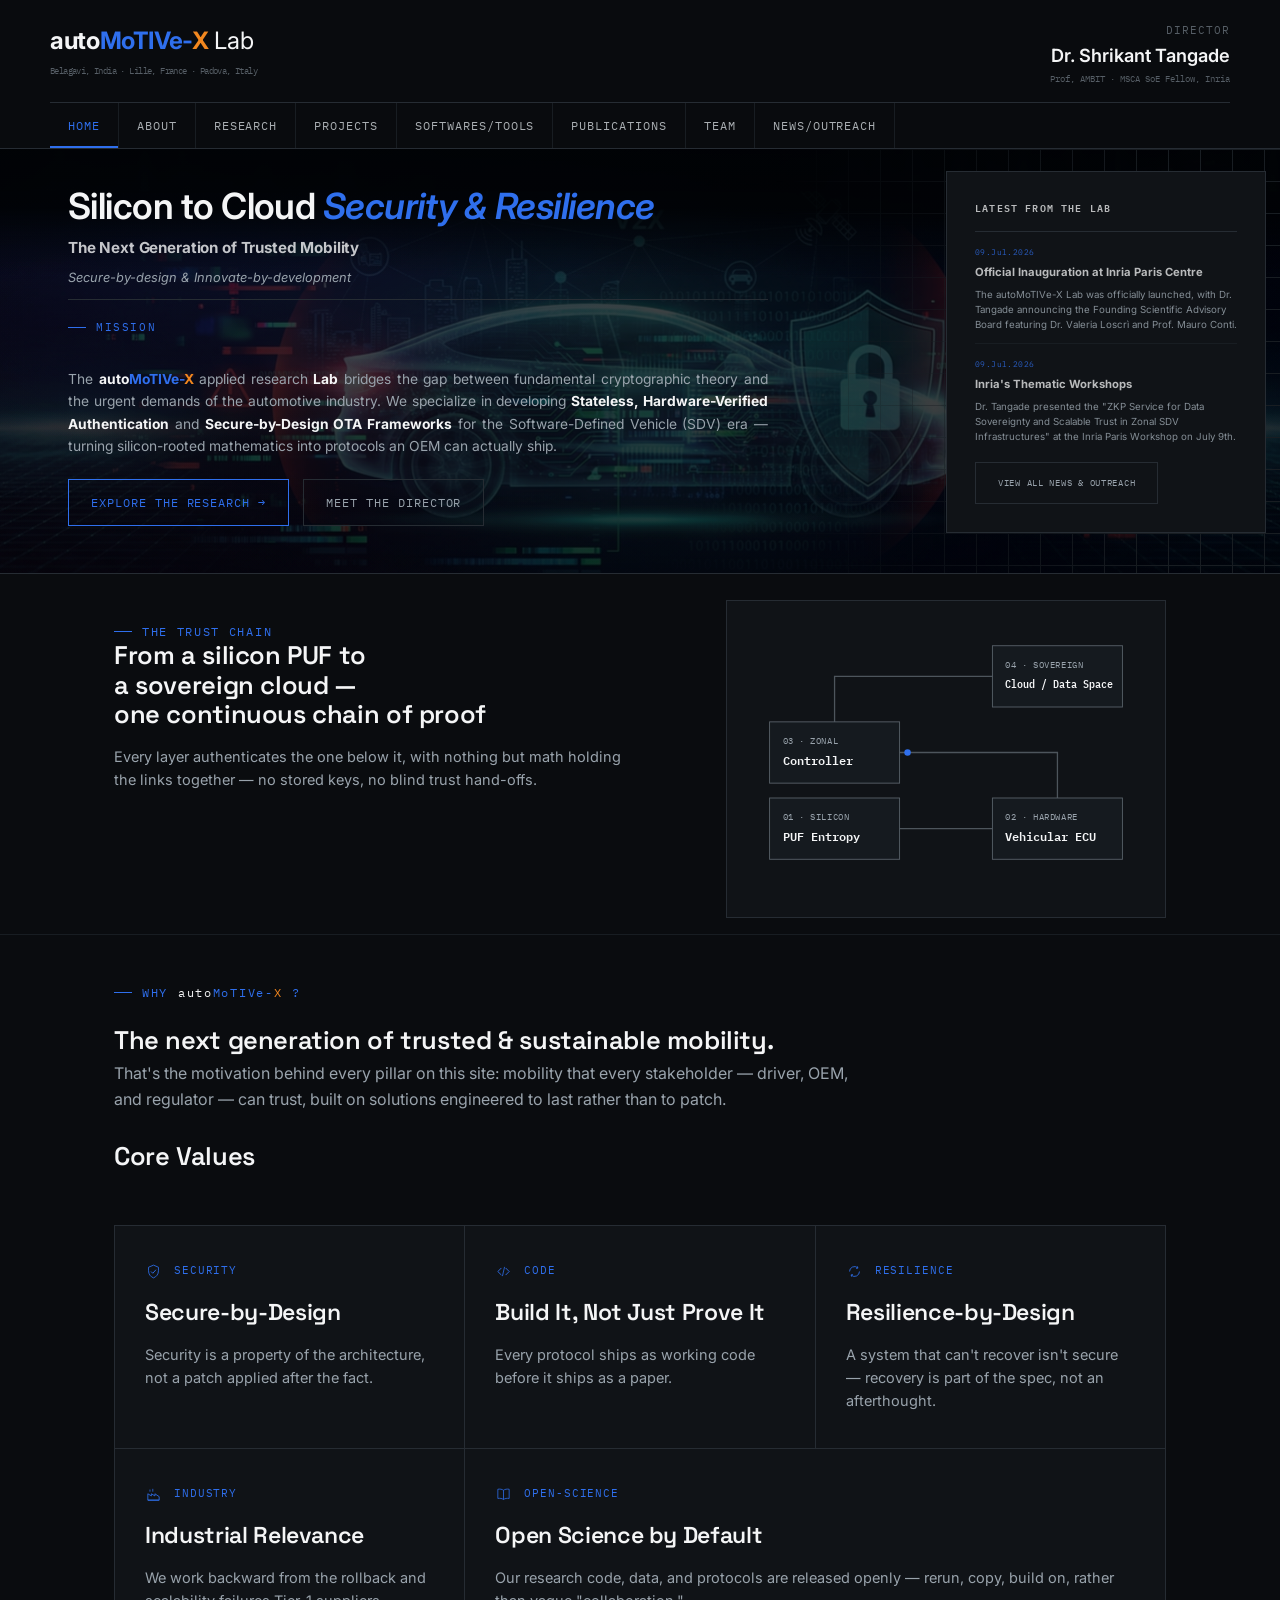
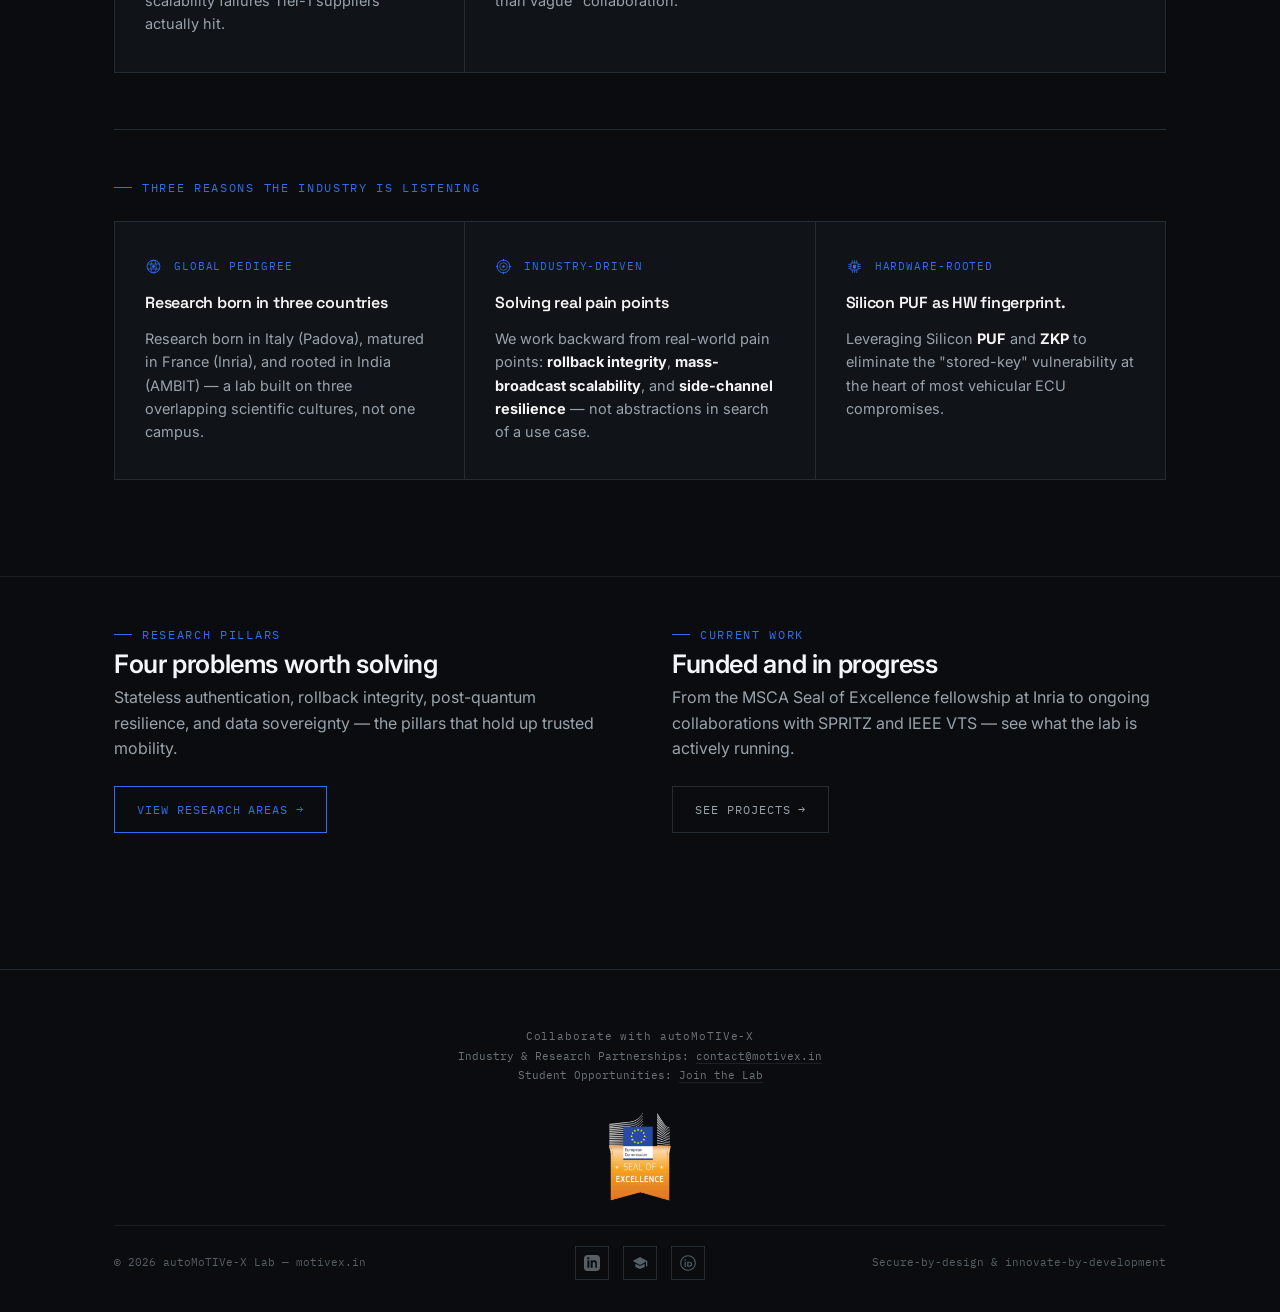
==== commit 8ae45b9d: "Final Launch V4: Integrated all tabs & IndusMtr Added Arun Shankar K (AUMOVIO) as Founding Industry " ====
--- a/index.html
+++ b/index.html
@@ -70,14 +70,14 @@
 
         <div class="news-item">
           <span class="news-date">09.Jul.2026</span>
+          <span class="news-title">Official Inauguration at Inria Paris Centre</span>
+          <p>The autoMoTIVe-X Lab was officially launched, with Dr. Tangade announcing the Founding Scientific Advisory Board featuring Dr. Valeria Loscrì and Prof. Mauro Conti.</p>
+        </div>
+
+        <div class="news-item">
+          <span class="news-date">09.Jul.2026</span>
           <span class="news-title">Inria's Thematic Workshops</span>
-          <p>Dr. Tangade will present the "ZKP Service for Data Sovereignty and Scalable Trust in Zonal SDV Infrastructures" at the Inria Paris Workshop on July 9th.</p>
-        </div>
-
-        <div class="news-item">
-          <span class="news-date">22.Jul.2026</span>
-          <span class="news-title">Industry Networking at Sec SDV Berlin</span>
-          <p>Dr. Tangade engaged with Tier-1 leaders from AUMOVIO, CARIAD, and DENSO to align autoMoTIVe-X Lab research with industry pain points in Secure OTA Updates, Rollback and PQC.</p>
+          <p>Dr. Tangade presented the "ZKP Service for Data Sovereignty and Scalable Trust in Zonal SDV Infrastructures" at the Inria Paris Workshop on July 9th.</p>
         </div>
 
         <a href="news.html" class="btn ghost">View All News &amp; Outreach</a>
@@ -290,26 +290,31 @@
 <!-- ============ FOOTER ============ -->
 <footer class="site-footer">
   <div class="wrap">
+    <div class="footer-collab">
+      <p class="footer-collab-title">Collaborate with autoMoTIVe-X</p>
+      <p>Industry &amp; Research Partnerships: <a href="mailto:contact@motivex.in">contact@motivex.in</a></p>
+      <p>Student Opportunities: <a href="team.html">Join the Lab</a></p>
+    </div>
     <div class="footer-badge">
       <img src="MSCA_SoE_IMG2.png" alt="MSCA Seal of Excellence — European Commission">    </div>
-    <div class="footer-social">
-      <a href="https://www.linkedin.com/in/shrikant-tangade/" target="_blank" rel="noopener" aria-label="LinkedIn">
-        <svg viewBox="0 0 24 24" fill="currentColor" aria-hidden="true"><path d="M19 0h-14c-2.76 0-5 2.24-5 5v14c0 2.76 2.24 5 5 5h14c2.76 0 5-2.24 5-5v-14c0-2.76-2.24-5-5-5zm-11 19h-3v-11h3v11zm-1.5-12.28c-.97 0-1.75-.79-1.75-1.75s.78-1.75 1.75-1.75 1.75.79 1.75 1.75-.78 1.75-1.75 1.75zm13.5 12.28h-3v-5.6c0-1.34-.03-3.07-1.87-3.07-1.87 0-2.16 1.46-2.16 2.97v5.7h-3v-11h2.88v1.5h.04c.4-.76 1.38-1.56 2.85-1.56 3.05 0 3.61 2.01 3.61 4.62v6.44z"/></svg>
-      </a>
-      <a href="https://scholar.google.com/citations?user=oL24HkkAAAAJ&hl=en" target="_blank" rel="noopener" aria-label="Google Scholar">
-        <svg viewBox="0 0 24 24" fill="currentColor" aria-hidden="true"><path d="M12 3L1 9l11 6 9-4.91V17h2V9L12 3zM5 13.18v4.7L12 21l7-3.12v-4.7l-7 3.5-7-3.5z"/></svg>
-      </a>
-      <a href="https://orcid.org/0000-0001-5919-3271" target="_blank" rel="noopener" aria-label="ORCID">
-        <svg viewBox="0 0 24 24" fill="currentColor" aria-hidden="true">
-          <circle cx="12" cy="12" r="11" fill="none" stroke="currentColor" stroke-width="1.6"/>
-          <circle cx="7.8" cy="7.7" r="1.15"/>
-          <rect x="6.9" y="10.2" width="1.8" height="7.6"/>
-          <path d="M10.8 10.2h3.2c2.5 0 4.3 1.65 4.3 3.8s-1.8 3.8-4.3 3.8h-3.2v-7.6zm1.8 1.6v4.4h1.3c1.5 0 2.5-0.95 2.5-2.2s-1-2.2-2.5-2.2h-1.3z"/>
-        </svg>
-      </a>
-    </div>
     <div class="footer-bottom">
-      <span>© 2026 autoMoTIVe-X Applied Research Lab — motivex.in</span>
+      <span>© 2026 autoMoTIVe-X Lab — motivex.in</span>
+      <div class="footer-social">
+        <a href="https://www.linkedin.com/in/shrikant-tangade/" target="_blank" rel="noopener" aria-label="LinkedIn">
+          <svg viewBox="0 0 24 24" fill="currentColor" aria-hidden="true"><path d="M19 0h-14c-2.76 0-5 2.24-5 5v14c0 2.76 2.24 5 5 5h14c2.76 0 5-2.24 5-5v-14c0-2.76-2.24-5-5-5zm-11 19h-3v-11h3v11zm-1.5-12.28c-.97 0-1.75-.79-1.75-1.75s.78-1.75 1.75-1.75 1.75.79 1.75 1.75-.78 1.75-1.75 1.75zm13.5 12.28h-3v-5.6c0-1.34-.03-3.07-1.87-3.07-1.87 0-2.16 1.46-2.16 2.97v5.7h-3v-11h2.88v1.5h.04c.4-.76 1.38-1.56 2.85-1.56 3.05 0 3.61 2.01 3.61 4.62v6.44z"/></svg>
+        </a>
+        <a href="https://scholar.google.com/citations?user=oL24HkkAAAAJ&hl=en" target="_blank" rel="noopener" aria-label="Google Scholar">
+          <svg viewBox="0 0 24 24" fill="currentColor" aria-hidden="true"><path d="M12 3L1 9l11 6 9-4.91V17h2V9L12 3zM5 13.18v4.7L12 21l7-3.12v-4.7l-7 3.5-7-3.5z"/></svg>
+        </a>
+        <a href="https://orcid.org/0000-0001-5919-3271" target="_blank" rel="noopener" aria-label="ORCID">
+          <svg viewBox="0 0 24 24" fill="currentColor" aria-hidden="true">
+            <circle cx="12" cy="12" r="11" fill="none" stroke="currentColor" stroke-width="1.6"/>
+            <circle cx="7.8" cy="7.7" r="1.15"/>
+            <rect x="6.9" y="10.2" width="1.8" height="7.6"/>
+            <path d="M10.8 10.2h3.2c2.5 0 4.3 1.65 4.3 3.8s-1.8 3.8-4.3 3.8h-3.2v-7.6zm1.8 1.6v4.4h1.3c1.5 0 2.5-0.95 2.5-2.2s-1-2.2-2.5-2.2h-1.3z"/>
+          </svg>
+        </a>
+      </div>
       <span>Secure-by-design &amp; innovate-by-development</span>
     </div>
   </div>
--- a/styles.css
+++ b/styles.css
@@ -238,6 +238,30 @@
 .two-col{ display:grid; grid-template-columns: 1fr 1fr; gap: 64px; }
 @media (max-width: 900px){ .two-col{ grid-template-columns: 1fr; gap: 36px; } }
 
+.footer-collab{
+  text-align:center;
+  margin-bottom: 26px;
+  opacity: 0.68;
+}
+.footer-collab-title{
+  font-family: var(--f-mono);
+  font-size: 11px;
+  letter-spacing: 0.08em;
+  color: var(--accent);
+  margin-bottom: 6px;
+}
+.footer-collab p{
+  font-family: var(--f-mono);
+  font-size: 11px;
+  color: var(--text-muted);
+  margin: 2px 0;
+}
+.footer-collab a{
+  color: var(--text-muted);
+  border-bottom: 1px solid var(--line);
+  transition: color .15s ease, border-color .15s ease;
+}
+.footer-collab a:hover{ color: var(--accent); border-color: var(--accent); }
 .footer-badge{
   display:flex;
   flex-direction: column;
@@ -245,13 +269,14 @@
   justify-content:center;
   gap: 10px;
   margin-bottom: 22px;
+  margin-top: 14px;
 }
 .footer-badge img{ height: 92px; width: auto; }
 .footer-social{
   display:flex;
+  align-items:center;
   justify-content:center;
   gap: 14px;
-  margin-bottom: 28px;
 }
 .footer-social a{
   display:flex;
@@ -266,14 +291,24 @@
 .footer-social a:hover{ color: var(--accent); border-color: var(--accent); }
 .footer-social svg{ width: 16px; height: 16px; }
 .footer-bottom{
-  display:flex; justify-content:space-between; align-items:center;
+  display:grid;
+  grid-template-columns: 1fr auto 1fr;
+  align-items:center;
   border-top: 1px solid var(--line-soft);
   padding-top: 20px;
   font-family: var(--f-mono);
   font-size: 11px;
   color: var(--text-faint);
-  flex-wrap:wrap;
   gap: 10px;
+}
+.footer-bottom > span:last-child{ justify-self:end; }
+@media (max-width: 600px){
+  .footer-bottom{
+    grid-template-columns: 1fr;
+    justify-items:center;
+    text-align:center;
+  }
+  .footer-bottom > span:last-child{ justify-self:center; }
 }
 
 /* ============================================================
@@ -521,6 +556,8 @@
   border: 1px solid var(--line);
 }
 @media (max-width: 860px){ .highlights{ grid-template-columns: 1fr; } }
+.core-values .highlight:last-child{ grid-column: span 2; }
+@media (max-width: 860px){ .core-values .highlight:last-child{ grid-column: span 1; } }
 .highlight{
   background: var(--bg-panel);
   padding: 36px 30px;
@@ -742,6 +779,17 @@
 .team-card .avatar.avatar-xl::after{ width:6px; height:6px; }
 .team-card .name{ font-family: var(--f-display); font-weight:600; font-size: 16px; margin-bottom: 4px; }
 .team-card .titles{ font-family: var(--f-mono); font-size: 11px; color: var(--text-faint); line-height:1.6; }
+
+.join-card{
+  border: 1px solid var(--line);
+  background: var(--bg-panel);
+  padding: 40px 36px;
+  text-align: center;
+  max-width: 640px;
+  margin: 0 auto;
+}
+.join-card h3{ font-size: 17px; margin-bottom: 14px; }
+.join-card p{ font-size: 13px; margin-bottom: 24px; }
 
 /* ============================================================
    RESEARCH AREAS
@@ -871,7 +919,7 @@
   font-size: 13px;
 }
 .spec-row .k{ color: var(--text-faint); font-family: var(--f-mono); font-size: 11.5px; letter-spacing: .04em; }
-.spec-row .v{ color: var(--text); text-align: right; }
+.spec-row .v{ color: var(--text-muted); text-align: right; }
 
 .data-table{ width:100%; border-collapse: collapse; font-size: 14px; }
 .data-table th{
@@ -891,6 +939,69 @@
   vertical-align: top;
 }
 .data-table tr:hover td{ background: var(--bg-panel); }
+
+.pub-links{ display:flex; align-items:center; gap:12px; flex-wrap:wrap; }
+.pub-link{
+  font-family: var(--f-mono);
+  font-size: 11px;
+  letter-spacing: .04em;
+  color: var(--accent);
+  text-decoration: none;
+}
+.pub-link:hover{ text-decoration: underline; }
+.pub-pillar-tag{
+  font-family: var(--f-mono);
+  font-size: 10.5px;
+  letter-spacing: .06em;
+  color: var(--text-faint);
+}
+.pub-authors{
+  font-size: 12px;
+  color: var(--text-faint);
+  margin-top: 6px;
+}
+
+#news-all-list .card + .card{ margin-top: 24px; }
+
+.news-gallery{
+  margin-top: 18px;
+  display: flex;
+  flex-direction: column;
+  gap: 6px;
+}
+.news-gallery-feature{
+  width: 75%;
+  margin: 0 auto;
+  aspect-ratio: 16 / 9;
+  overflow: hidden;
+  border: 1px solid var(--line);
+  background: #000;
+}
+.news-gallery-feature img{
+  width: 100%;
+  height: 100%;
+  object-fit: contain;
+  display: block;
+}
+.news-gallery-row{
+  display: grid;
+  grid-template-columns: repeat(3, 1fr);
+  gap: 6px;
+}
+.news-gallery-row img{
+  width: 100%;
+  height: 200px;
+  object-fit: cover;
+  display: block;
+  border: 1px solid var(--line);
+  filter: grayscale(15%);
+  transition: filter .2s ease;
+}
+.news-gallery-row img:hover{ filter: grayscale(0%); }
+@media (max-width: 640px){
+  .news-gallery-row{ grid-template-columns: 1fr 1fr; }
+  .news-gallery-row img{ height: 160px; }
+}
 
 .empty-state{
   border: 1px dashed var(--line);
